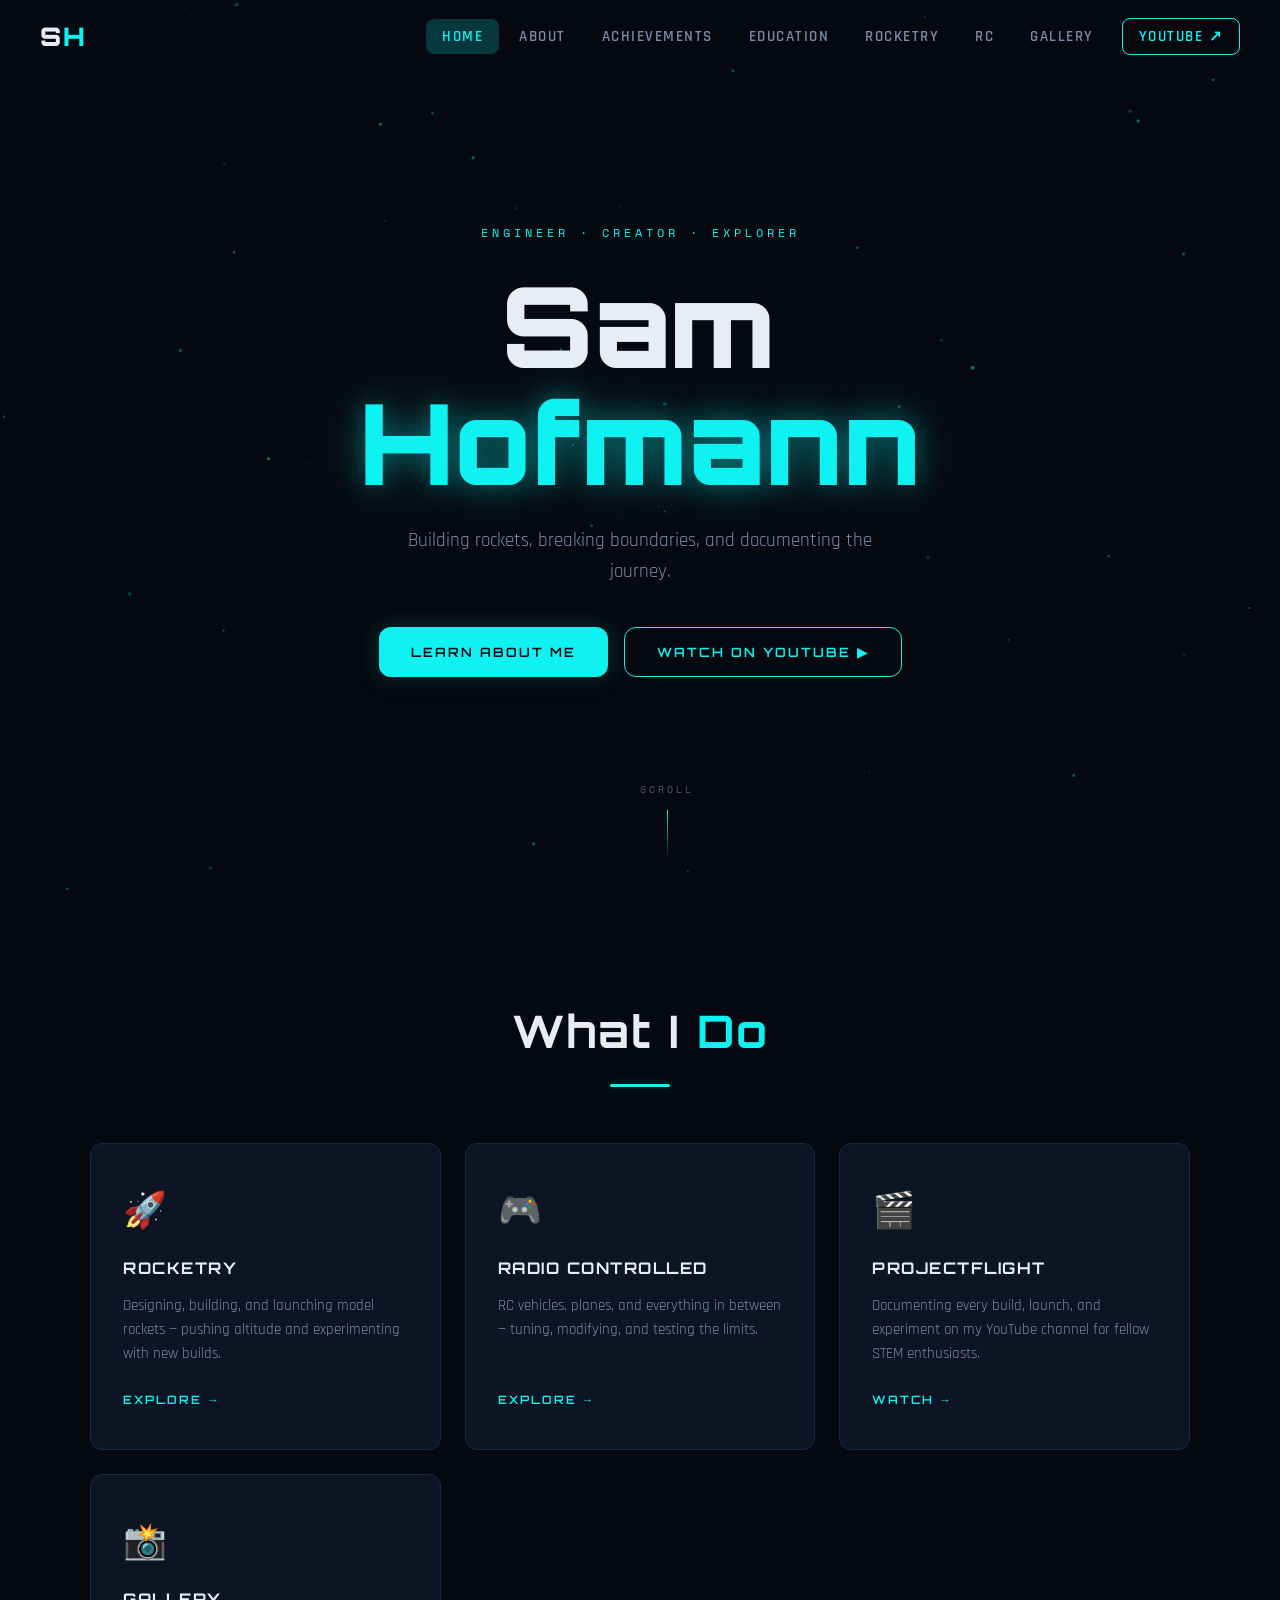
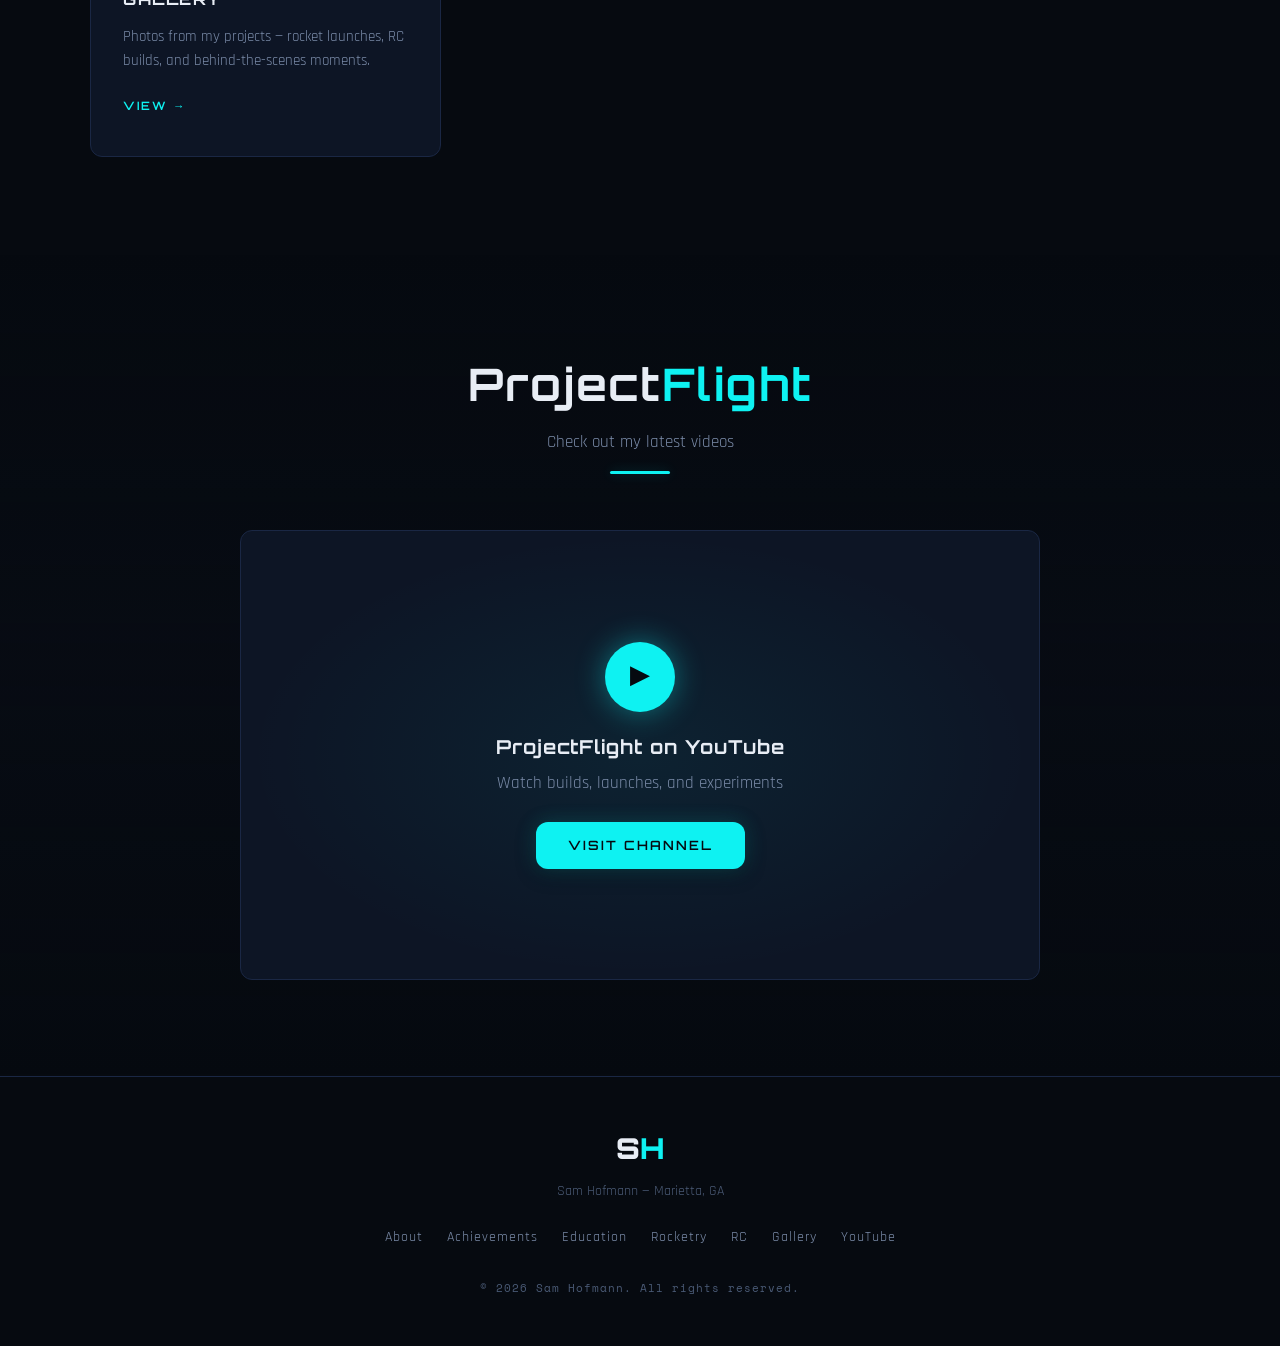
==== index.html @ 6f84d2ba "Add files via upload" ====
<!DOCTYPE html>
<html lang="en">
<head>
    <meta charset="UTF-8">
    <meta name="viewport" content="width=device-width, initial-scale=1.0">
    <title>Sam Hofmann — Engineer, Creator, Explorer</title>
    <link rel="preconnect" href="https://fonts.googleapis.com">
    <link href="https://fonts.googleapis.com/css2?family=Orbitron:wght@400;600;700;900&family=Rajdhani:wght@300;400;500;600;700&family=Space+Mono:wght@400;700&display=swap" rel="stylesheet">
    <link rel="stylesheet" href="style.css">
</head>
<body>
    <!-- Particle canvas background -->
    <canvas id="particles"></canvas>

    <!-- Navigation -->
    <nav id="navbar">
        <a href="index.html" class="nav-logo">S<span class="accent">H</span></a>
        <button class="hamburger" id="hamburger" aria-label="Toggle menu">
            <span></span><span></span><span></span>
        </button>
        <ul class="nav-links" id="navLinks">
            <li><a href="index.html" class="active">Home</a></li>
            <li><a href="about.html">About</a></li>
            <li><a href="achievements.html">Achievements</a></li>
            <li><a href="education.html">Education</a></li>
            <li><a href="rocketry.html">Rocketry</a></li>
            <li><a href="rc.html">RC</a></li>
            <li><a href="gallery.html">Gallery</a></li>
            <li><a href="https://www.youtube.com/@ProjectFlight-Official" target="_blank" class="nav-yt">YouTube ↗</a></li>
        </ul>
    </nav>

    <!-- Hero Section -->
    <section class="hero">
        <div class="hero-content">
            <div class="hero-eyebrow" data-anim="fade-up" data-delay="0">ENGINEER · CREATOR · EXPLORER</div>
            <h1 class="hero-title" data-anim="fade-up" data-delay="1">
                <span class="line">Sam</span>
                <span class="line accent-glow">Hofmann</span>
            </h1>
            <p class="hero-sub" data-anim="fade-up" data-delay="2">Building rockets, breaking boundaries, and documenting the journey.</p>
            <div class="hero-cta" data-anim="fade-up" data-delay="3">
                <a href="about.html" class="btn btn-primary">Learn About Me</a>
                <a href="https://www.youtube.com/@ProjectFlight-Official" target="_blank" class="btn btn-outline">Watch on YouTube ▶</a>
            </div>
        </div>
        <div class="hero-scroll-indicator" data-anim="fade-up" data-delay="4">
            <span>Scroll</span>
            <div class="scroll-line"></div>
        </div>
    </section>

    <!-- Quick Overview Cards -->
    <section class="overview" id="overview">
        <div class="section-header" data-anim="fade-up">
            <h2>What I <span class="accent">Do</span></h2>
            <div class="section-line"></div>
        </div>
        <div class="card-grid">
            <a href="rocketry.html" class="overview-card" data-anim="fade-up" data-delay="0">
                <div class="card-icon">🚀</div>
                <h3>Rocketry</h3>
                <p>Designing, building, and launching model rockets — pushing altitude and experimenting with new builds.</p>
                <span class="card-link">Explore →</span>
            </a>
            <a href="rc.html" class="overview-card" data-anim="fade-up" data-delay="1">
                <div class="card-icon">🎮</div>
                <h3>Radio Controlled</h3>
                <p>RC vehicles, planes, and everything in between — tuning, modifying, and testing the limits.</p>
                <span class="card-link">Explore →</span>
            </a>
            <a href="https://www.youtube.com/@ProjectFlight-Official" target="_blank" class="overview-card" data-anim="fade-up" data-delay="2">
                <div class="card-icon">🎬</div>
                <h3>ProjectFlight</h3>
                <p>Documenting every build, launch, and experiment on my YouTube channel for fellow STEM enthusiasts.</p>
                <span class="card-link">Watch →</span>
            </a>
            <a href="gallery.html" class="overview-card" data-anim="fade-up" data-delay="3">
                <div class="card-icon">📸</div>
                <h3>Gallery</h3>
                <p>Photos from my projects — rocket launches, RC builds, and behind-the-scenes moments.</p>
                <span class="card-link">View →</span>
            </a>
        </div>
    </section>

    <!-- YouTube Embed Section -->
    <section class="yt-section">
        <div class="section-header" data-anim="fade-up">
            <h2>Project<span class="accent">Flight</span></h2>
            <p class="section-sub">Check out my latest videos</p>
            <div class="section-line"></div>
        </div>
        <div class="yt-embed-wrapper" data-anim="fade-up" data-delay="1">
            <div class="yt-placeholder">
                <div class="yt-placeholder-content">
                    <div class="yt-icon">▶</div>
                    <h3>ProjectFlight on YouTube</h3>
                    <p>Watch builds, launches, and experiments</p>
                    <a href="https://www.youtube.com/@ProjectFlight-Official" target="_blank" class="btn btn-primary">Visit Channel</a>
                </div>
            </div>
        </div>
    </section>

    <!-- Footer -->
    <footer>
        <div class="footer-inner">
            <div class="footer-logo">S<span class="accent">H</span></div>
            <p class="footer-tagline">Sam Hofmann — Marietta, GA</p>
            <div class="footer-links">
                <a href="about.html">About</a>
                <a href="achievements.html">Achievements</a>
                <a href="education.html">Education</a>
                <a href="rocketry.html">Rocketry</a>
                <a href="rc.html">RC</a>
                <a href="gallery.html">Gallery</a>
                <a href="https://www.youtube.com/@ProjectFlight-Official" target="_blank">YouTube</a>
            </div>
            <p class="footer-copy">© 2026 Sam Hofmann. All rights reserved.</p>
        </div>
    </footer>

    <script src="main.js"></script>
</body>
</html>
---- style.css ----
/* ============================================
   SAM HOFMANN — PERSONAL PORTFOLIO
   Dark & Moody / Cyan Neon / Smooth Animations
   ============================================ */

:root {
    --bg-deep: #060a10;
    --bg-primary: #0a0f1a;
    --bg-card: #0d1525;
    --bg-card-hover: #111d33;
    --border: #1a2744;
    --border-glow: #0ef2f244;
    --text-primary: #e8edf5;
    --text-secondary: #7a8ba8;
    --text-muted: #4a5a75;
    --accent: #0ef2f2;
    --accent-dim: #0bbdbd;
    --accent-glow: #0ef2f233;
    --accent-glow-strong: #0ef2f266;
    --accent-secondary: #6366f1;
    --danger: #f04858;
    --font-display: 'Orbitron', sans-serif;
    --font-body: 'Rajdhani', sans-serif;
    --font-mono: 'Space Mono', monospace;
    --radius: 12px;
    --radius-sm: 8px;
    --transition: 0.35s cubic-bezier(0.25, 0.1, 0.25, 1);
    --transition-slow: 0.6s cubic-bezier(0.25, 0.1, 0.25, 1);
}

*, *::before, *::after { margin: 0; padding: 0; box-sizing: border-box; }

html { scroll-behavior: smooth; }

body {
    font-family: var(--font-body);
    background: var(--bg-deep);
    color: var(--text-primary);
    line-height: 1.6;
    overflow-x: hidden;
    font-size: 17px;
    font-weight: 400;
}

a { color: inherit; text-decoration: none; }

/* ---- Particle Background ---- */
#particles {
    position: fixed;
    top: 0; left: 0;
    width: 100%; height: 100%;
    z-index: 0;
    pointer-events: none;
}

/* ---- Navbar ---- */
#navbar {
    position: fixed; top: 0; left: 0; right: 0;
    display: flex; align-items: center; justify-content: space-between;
    padding: 1rem 2.5rem;
    z-index: 1000;
    background: transparent;
    transition: background var(--transition), box-shadow var(--transition);
}
#navbar.scrolled {
    background: #060a10dd;
    backdrop-filter: blur(16px);
    box-shadow: 0 1px 0 var(--border);
}
.nav-logo {
    font-family: var(--font-display);
    font-size: 1.6rem; font-weight: 900;
    letter-spacing: 2px;
}
.nav-links {
    list-style: none; display: flex; gap: 0.25rem; align-items: center;
}
.nav-links a {
    font-family: var(--font-body);
    font-size: 0.92rem; font-weight: 600;
    padding: 0.5rem 1rem;
    border-radius: var(--radius-sm);
    transition: color var(--transition), background var(--transition);
    color: var(--text-secondary);
    text-transform: uppercase;
    letter-spacing: 1.5px;
}
.nav-links a:hover, .nav-links a.active {
    color: var(--accent);
    background: var(--accent-glow);
}
.nav-yt {
    border: 1px solid var(--accent) !important;
    color: var(--accent) !important;
    margin-left: 0.5rem;
}
.nav-yt:hover {
    background: var(--accent) !important;
    color: var(--bg-deep) !important;
}

/* Hamburger */
.hamburger {
    display: none;
    flex-direction: column; gap: 5px;
    background: none; border: none; cursor: pointer;
    padding: 8px;
    z-index: 1001;
}
.hamburger span {
    width: 26px; height: 2px;
    background: var(--text-primary);
    transition: var(--transition);
    border-radius: 2px;
}
.hamburger.open span:nth-child(1) { transform: rotate(45deg) translate(5px, 5px); }
.hamburger.open span:nth-child(2) { opacity: 0; }
.hamburger.open span:nth-child(3) { transform: rotate(-45deg) translate(5px, -5px); }

/* ---- Shared ---- */
.accent { color: var(--accent); }
.accent-glow {
    color: var(--accent);
    text-shadow: 0 0 30px var(--accent-glow-strong), 0 0 60px var(--accent-glow);
}

.btn {
    display: inline-flex; align-items: center; gap: 0.5rem;
    font-family: var(--font-display);
    font-size: 0.8rem; font-weight: 600;
    letter-spacing: 2px; text-transform: uppercase;
    padding: 0.85rem 2rem;
    border-radius: var(--radius);
    transition: var(--transition);
    cursor: pointer; border: none;
}
.btn-primary {
    background: var(--accent);
    color: var(--bg-deep);
    box-shadow: 0 0 20px var(--accent-glow), 0 4px 20px #00000066;
}
.btn-primary:hover {
    box-shadow: 0 0 40px var(--accent-glow-strong), 0 4px 30px #00000088;
    transform: translateY(-2px);
}
.btn-outline {
    background: transparent;
    border: 1px solid var(--accent);
    color: var(--accent);
}
.btn-outline:hover {
    background: var(--accent-glow);
    transform: translateY(-2px);
}

.section-header {
    text-align: center; margin-bottom: 3.5rem;
}
.section-header h2 {
    font-family: var(--font-display);
    font-size: clamp(1.8rem, 4vw, 2.8rem);
    font-weight: 700; letter-spacing: 2px;
}
.section-sub {
    color: var(--text-secondary);
    font-size: 1.05rem;
    margin-top: 0.5rem;
}
.section-line {
    width: 60px; height: 3px;
    background: var(--accent);
    margin: 1rem auto 0;
    border-radius: 4px;
    box-shadow: 0 0 12px var(--accent-glow);
}

/* ---- Hero ---- */
.hero {
    position: relative;
    min-height: 100vh;
    display: flex; align-items: center; justify-content: center;
    text-align: center;
    padding: 2rem;
    z-index: 1;
}
.hero-content { max-width: 800px; }
.hero-eyebrow {
    font-family: var(--font-mono);
    font-size: 0.78rem;
    letter-spacing: 4px;
    color: var(--accent);
    margin-bottom: 1.5rem;
}
.hero-title {
    font-family: var(--font-display);
    font-weight: 900;
    line-height: 1.05;
    margin-bottom: 1.5rem;
}
.hero-title .line {
    display: block;
    font-size: clamp(3rem, 10vw, 7rem);
}
.hero-sub {
    font-size: 1.2rem;
    color: var(--text-secondary);
    max-width: 500px;
    margin: 0 auto 2.5rem;
    font-weight: 400;
}
.hero-cta { display: flex; gap: 1rem; justify-content: center; flex-wrap: wrap; }

.hero-scroll-indicator {
    position: absolute; bottom: 2.5rem; left: 50%;
    transform: translateX(-50%);
    display: flex; flex-direction: column; align-items: center; gap: 0.75rem;
}
.hero-scroll-indicator span {
    font-family: var(--font-mono);
    font-size: 0.65rem; letter-spacing: 3px;
    color: var(--text-muted); text-transform: uppercase;
}
.scroll-line {
    width: 1px; height: 50px;
    background: linear-gradient(to bottom, var(--accent), transparent);
    animation: scrollPulse 2s ease-in-out infinite;
}
@keyframes scrollPulse {
    0%, 100% { opacity: 1; transform: scaleY(1); }
    50% { opacity: 0.4; transform: scaleY(0.6); }
}

/* ---- Overview Cards ---- */
.overview {
    position: relative; z-index: 1;
    padding: 6rem 2.5rem;
}
.card-grid {
    display: grid;
    grid-template-columns: repeat(auto-fit, minmax(260px, 1fr));
    gap: 1.5rem;
    max-width: 1100px;
    margin: 0 auto;
}
.overview-card {
    background: var(--bg-card);
    border: 1px solid var(--border);
    border-radius: var(--radius);
    padding: 2.5rem 2rem;
    transition: var(--transition);
    display: flex; flex-direction: column;
    position: relative;
    overflow: hidden;
}
.overview-card::before {
    content: '';
    position: absolute; top: 0; left: 0; right: 0;
    height: 2px;
    background: linear-gradient(90deg, transparent, var(--accent), transparent);
    opacity: 0;
    transition: opacity var(--transition);
}
.overview-card:hover {
    background: var(--bg-card-hover);
    border-color: var(--border-glow);
    transform: translateY(-6px);
    box-shadow: 0 12px 40px #00000055, 0 0 30px var(--accent-glow);
}
.overview-card:hover::before { opacity: 1; }
.card-icon { font-size: 2.2rem; margin-bottom: 1rem; }
.overview-card h3 {
    font-family: var(--font-display);
    font-size: 1rem; font-weight: 700;
    letter-spacing: 1.5px; text-transform: uppercase;
    margin-bottom: 0.75rem;
}
.overview-card p {
    color: var(--text-secondary);
    font-size: 0.95rem;
    flex: 1;
    margin-bottom: 1.5rem;
}
.card-link {
    font-family: var(--font-display);
    font-size: 0.72rem; font-weight: 600;
    letter-spacing: 2px; text-transform: uppercase;
    color: var(--accent);
}

/* ---- YouTube Section ---- */
.yt-section {
    position: relative; z-index: 1;
    padding: 6rem 2.5rem;
    background: linear-gradient(180deg, transparent, #0a0f1a55, transparent);
}
.yt-embed-wrapper { max-width: 800px; margin: 0 auto; }
.yt-placeholder {
    aspect-ratio: 16/9;
    background: var(--bg-card);
    border: 1px solid var(--border);
    border-radius: var(--radius);
    display: flex; align-items: center; justify-content: center;
    overflow: hidden;
    position: relative;
}
.yt-placeholder::before {
    content: '';
    position: absolute; inset: 0;
    background: radial-gradient(ellipse at center, var(--accent-glow) 0%, transparent 70%);
    opacity: 0.3;
}
.yt-placeholder-content {
    position: relative; text-align: center; z-index: 1;
}
.yt-icon {
    width: 70px; height: 70px;
    border-radius: 50%;
    background: var(--accent);
    color: var(--bg-deep);
    display: inline-flex; align-items: center; justify-content: center;
    font-size: 1.6rem;
    margin-bottom: 1.25rem;
    box-shadow: 0 0 30px var(--accent-glow-strong);
}
.yt-placeholder-content h3 {
    font-family: var(--font-display);
    font-size: 1.2rem; font-weight: 700;
    letter-spacing: 1px;
    margin-bottom: 0.5rem;
}
.yt-placeholder-content p {
    color: var(--text-secondary);
    margin-bottom: 1.5rem;
}

/* ---- Page Header (inner pages) ---- */
.page-header {
    position: relative; z-index: 1;
    padding: 10rem 2.5rem 4rem;
    text-align: center;
}
.page-header h1 {
    font-family: var(--font-display);
    font-size: clamp(2rem, 5vw, 3.5rem);
    font-weight: 900; letter-spacing: 3px;
}
.page-header .page-sub {
    color: var(--text-secondary);
    font-size: 1.1rem;
    margin-top: 0.75rem;
    max-width: 600px; margin-left: auto; margin-right: auto;
}

/* ---- Content Sections ---- */
.content-section {
    position: relative; z-index: 1;
    padding: 3rem 2.5rem 6rem;
    max-width: 900px;
    margin: 0 auto;
}
.content-section p {
    color: var(--text-secondary);
    font-size: 1.05rem;
    line-height: 1.8;
    margin-bottom: 1.5rem;
}
.content-section strong { color: var(--text-primary); font-weight: 600; }
.content-section h3 {
    font-family: var(--font-display);
    font-size: 1.15rem;
    font-weight: 700;
    letter-spacing: 1.5px;
    text-transform: uppercase;
    color: var(--accent);
    margin: 3rem 0 1rem;
}

/* ---- Timeline ---- */
.timeline {
    position: relative;
    padding-left: 2.5rem;
    margin-top: 2rem;
}
.timeline::before {
    content: '';
    position: absolute; left: 0; top: 0; bottom: 0;
    width: 2px;
    background: linear-gradient(to bottom, var(--accent), var(--border), transparent);
}
.timeline-item {
    position: relative;
    padding-bottom: 2.5rem;
}
.timeline-item::before {
    content: '';
    position: absolute;
    left: -2.5rem; top: 0.35rem;
    width: 12px; height: 12px;
    border-radius: 50%;
    background: var(--accent);
    box-shadow: 0 0 12px var(--accent-glow);
    border: 2px solid var(--bg-deep);
}
.timeline-item h4 {
    font-family: var(--font-display);
    font-size: 0.85rem; font-weight: 700;
    letter-spacing: 1.5px;
    margin-bottom: 0.25rem;
}
.timeline-date {
    font-family: var(--font-mono);
    font-size: 0.72rem;
    color: var(--accent-dim);
    letter-spacing: 1px;
    margin-bottom: 0.5rem;
}
.timeline-item p {
    color: var(--text-secondary);
    font-size: 0.95rem;
}

/* ---- Skills / Tags ---- */
.skill-tags {
    display: flex; flex-wrap: wrap; gap: 0.6rem;
    margin-top: 1.5rem;
}
.skill-tag {
    font-family: var(--font-mono);
    font-size: 0.72rem;
    letter-spacing: 1px;
    padding: 0.4rem 1rem;
    border: 1px solid var(--border);
    border-radius: 100px;
    color: var(--text-secondary);
    transition: var(--transition);
}
.skill-tag:hover {
    border-color: var(--accent);
    color: var(--accent);
    background: var(--accent-glow);
}

/* ---- Photo Gallery ---- */
.gallery-grid {
    display: grid;
    grid-template-columns: repeat(auto-fill, minmax(280px, 1fr));
    gap: 1rem;
    max-width: 1200px;
    margin: 0 auto;
    padding: 0 2.5rem 6rem;
    position: relative; z-index: 1;
}
.gallery-item {
    aspect-ratio: 4/3;
    background: var(--bg-card);
    border: 1px solid var(--border);
    border-radius: var(--radius);
    overflow: hidden;
    display: flex; align-items: center; justify-content: center;
    color: var(--text-muted);
    font-family: var(--font-mono);
    font-size: 0.75rem;
    letter-spacing: 1px;
    transition: var(--transition);
    position: relative;
    cursor: pointer;
}
.gallery-item:hover {
    border-color: var(--border-glow);
    transform: scale(1.02);
    box-shadow: 0 8px 30px #00000044, 0 0 20px var(--accent-glow);
}
.gallery-item img {
    width: 100%; height: 100%;
    object-fit: cover;
}
.gallery-placeholder {
    display: flex; flex-direction: column;
    align-items: center; gap: 0.5rem;
    padding: 1rem;
    text-align: center;
}
.gallery-placeholder-icon { font-size: 1.8rem; opacity: 0.5; }

/* ---- Hobby Detail Card ---- */
.hobby-detail {
    background: var(--bg-card);
    border: 1px solid var(--border);
    border-radius: var(--radius);
    padding: 2.5rem;
    margin-bottom: 2rem;
    transition: var(--transition);
}
.hobby-detail:hover {
    border-color: var(--border-glow);
    box-shadow: 0 0 20px var(--accent-glow);
}
.hobby-detail h3 {
    margin-top: 0;
}

/* ---- Stat Bar ---- */
.stat-row {
    display: grid;
    grid-template-columns: repeat(auto-fit, minmax(180px, 1fr));
    gap: 1rem;
    margin: 2rem 0;
}
.stat-card {
    background: var(--bg-card);
    border: 1px solid var(--border);
    border-radius: var(--radius);
    padding: 1.5rem;
    text-align: center;
}
.stat-value {
    font-family: var(--font-display);
    font-size: 2rem; font-weight: 900;
    color: var(--accent);
    text-shadow: 0 0 20px var(--accent-glow);
}
.stat-label {
    font-family: var(--font-mono);
    font-size: 0.68rem;
    letter-spacing: 2px;
    color: var(--text-muted);
    margin-top: 0.25rem;
    text-transform: uppercase;
}

/* ---- Footer ---- */
footer {
    position: relative; z-index: 1;
    border-top: 1px solid var(--border);
    padding: 3rem 2.5rem;
    text-align: center;
}
.footer-logo {
    font-family: var(--font-display);
    font-size: 1.8rem; font-weight: 900;
    margin-bottom: 0.5rem;
}
.footer-tagline {
    color: var(--text-muted);
    font-size: 0.9rem;
    margin-bottom: 1.5rem;
}
.footer-links {
    display: flex; flex-wrap: wrap; gap: 1.5rem;
    justify-content: center; margin-bottom: 2rem;
}
.footer-links a {
    font-size: 0.85rem;
    color: var(--text-secondary);
    transition: color var(--transition);
    letter-spacing: 1px;
}
.footer-links a:hover { color: var(--accent); }
.footer-copy {
    font-family: var(--font-mono);
    font-size: 0.68rem;
    color: var(--text-muted);
    letter-spacing: 1px;
}

/* ---- Animations ---- */
[data-anim] {
    opacity: 0;
    transform: translateY(30px);
}
[data-anim].visible {
    animation: fadeUp 0.7s ease forwards;
}
[data-anim][data-delay="1"].visible { animation-delay: 0.15s; }
[data-anim][data-delay="2"].visible { animation-delay: 0.3s; }
[data-anim][data-delay="3"].visible { animation-delay: 0.45s; }
[data-anim][data-delay="4"].visible { animation-delay: 0.6s; }

@keyframes fadeUp {
    to { opacity: 1; transform: translateY(0); }
}

/* ---- Responsive ---- */
@media (max-width: 768px) {
    #navbar { padding: 1rem 1.5rem; }
    .hamburger { display: flex; }
    .nav-links {
        position: fixed;
        top: 0; right: -100%;
        width: 280px; height: 100vh;
        background: var(--bg-primary);
        flex-direction: column;
        padding: 5rem 2rem 2rem;
        gap: 0.25rem;
        border-left: 1px solid var(--border);
        transition: right var(--transition-slow);
    }
    .nav-links.open { right: 0; }
    .nav-links a { padding: 0.75rem 1rem; width: 100%; }
    .hero-title .line { font-size: clamp(2.5rem, 12vw, 4rem); }
    .overview { padding: 4rem 1.5rem; }
    .card-grid { grid-template-columns: 1fr; }
    .content-section { padding: 2rem 1.5rem 4rem; }
    .gallery-grid { grid-template-columns: repeat(auto-fill, minmax(200px, 1fr)); padding: 0 1.5rem 4rem; }
    .page-header { padding: 8rem 1.5rem 3rem; }
    .stat-row { grid-template-columns: 1fr 1fr; }
}

/* ---- Edit Mode Notice ---- */
.edit-notice {
    position: relative; z-index: 1;
    max-width: 900px;
    margin: 0 auto;
    padding: 0 2.5rem;
}
.edit-notice-box {
    background: var(--bg-card);
    border: 1px dashed var(--accent-dim);
    border-radius: var(--radius);
    padding: 1.5rem 2rem;
    margin-bottom: 2rem;
    display: flex;
    align-items: flex-start;
    gap: 1rem;
}
.edit-notice-box .icon { font-size: 1.4rem; flex-shrink: 0; margin-top: 2px; }
.edit-notice-box p {
    color: var(--text-secondary);
    font-size: 0.9rem;
    margin: 0;
}
.edit-notice-box code {
    background: #1a2744;
    padding: 0.15rem 0.4rem;
    border-radius: 4px;
    font-family: var(--font-mono);
    font-size: 0.8rem;
    color: var(--accent);
}
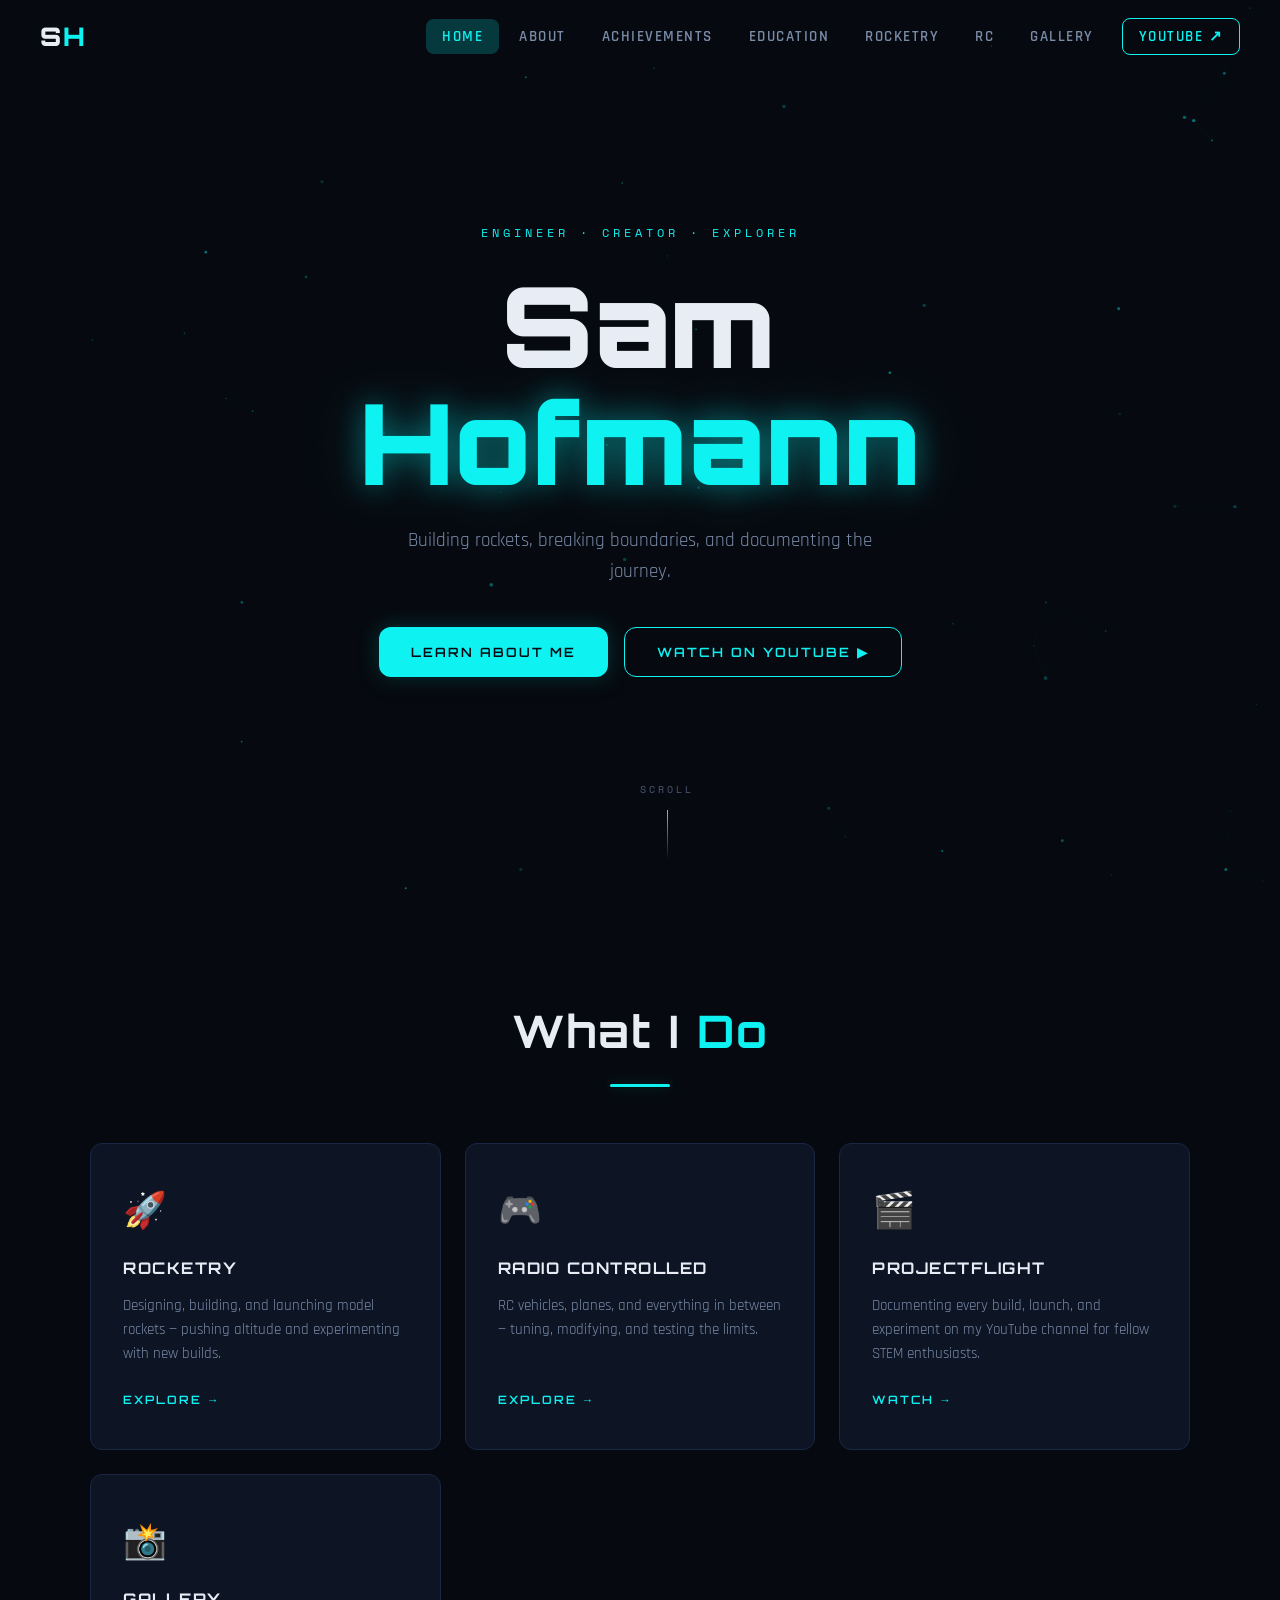
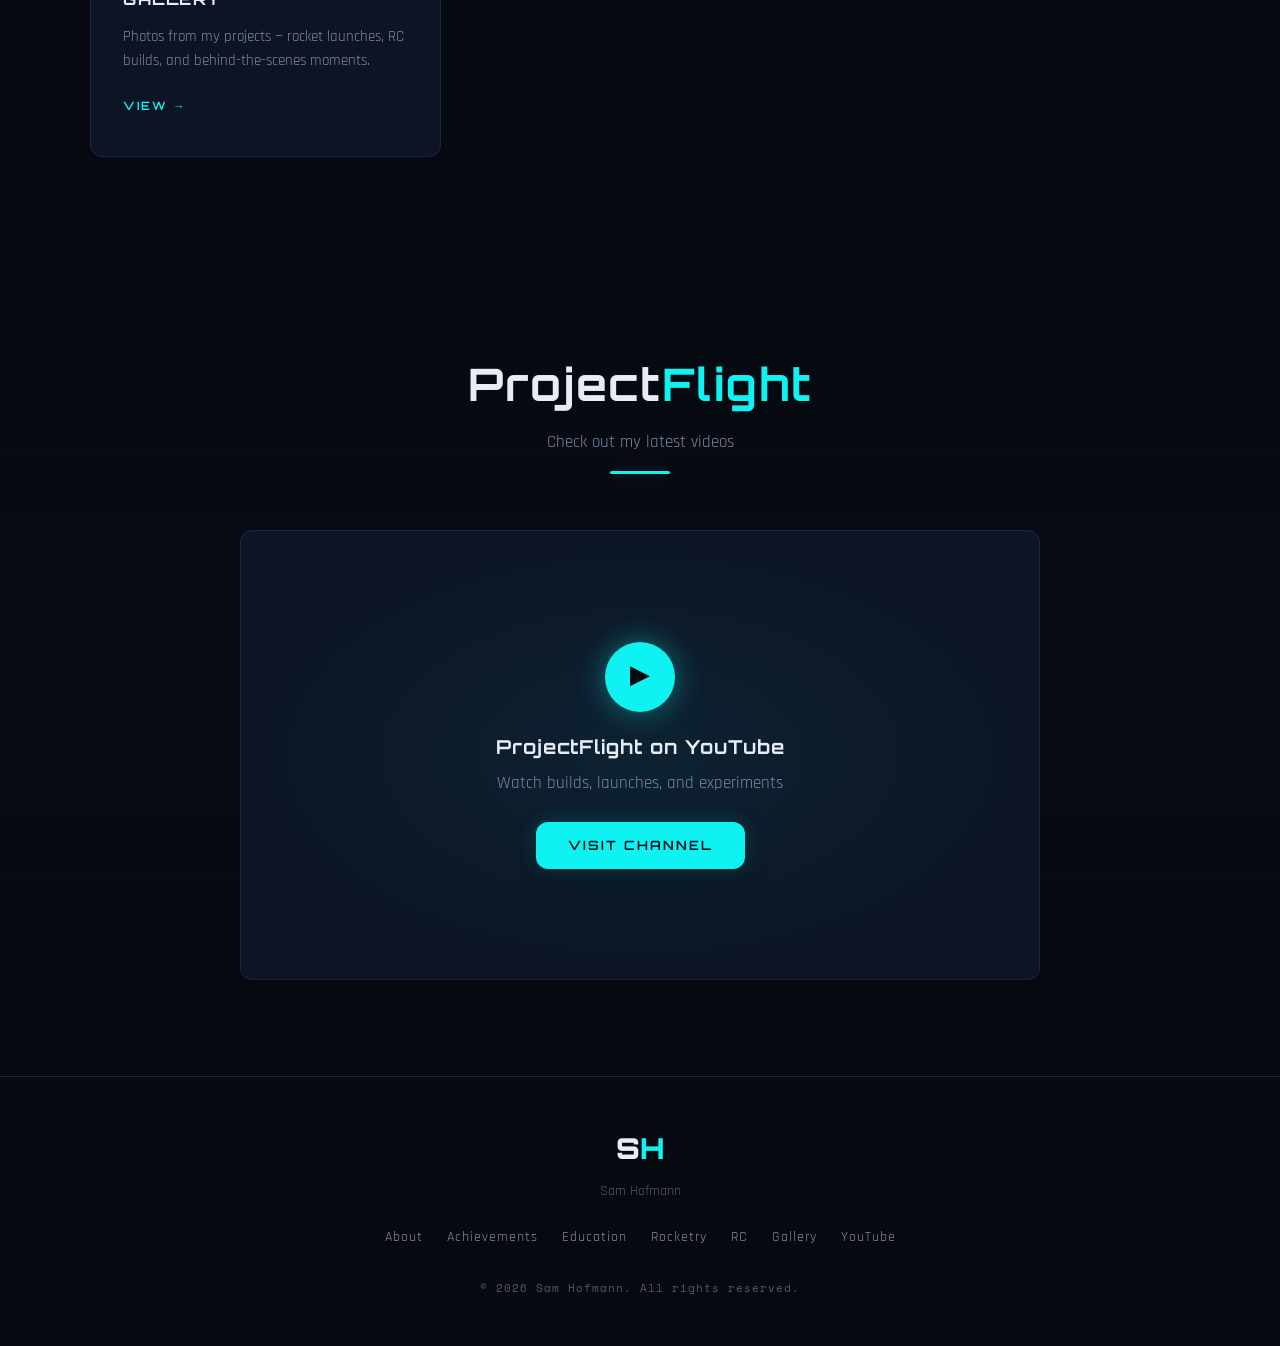
==== commit 90972207: "Update index.html" ====
--- a/index.html
+++ b/index.html
@@ -107,7 +107,7 @@
     <footer>
         <div class="footer-inner">
             <div class="footer-logo">S<span class="accent">H</span></div>
-            <p class="footer-tagline">Sam Hofmann — Marietta, GA</p>
+            <p class="footer-tagline">Sam Hofmann</p>
             <div class="footer-links">
                 <a href="about.html">About</a>
                 <a href="achievements.html">Achievements</a>
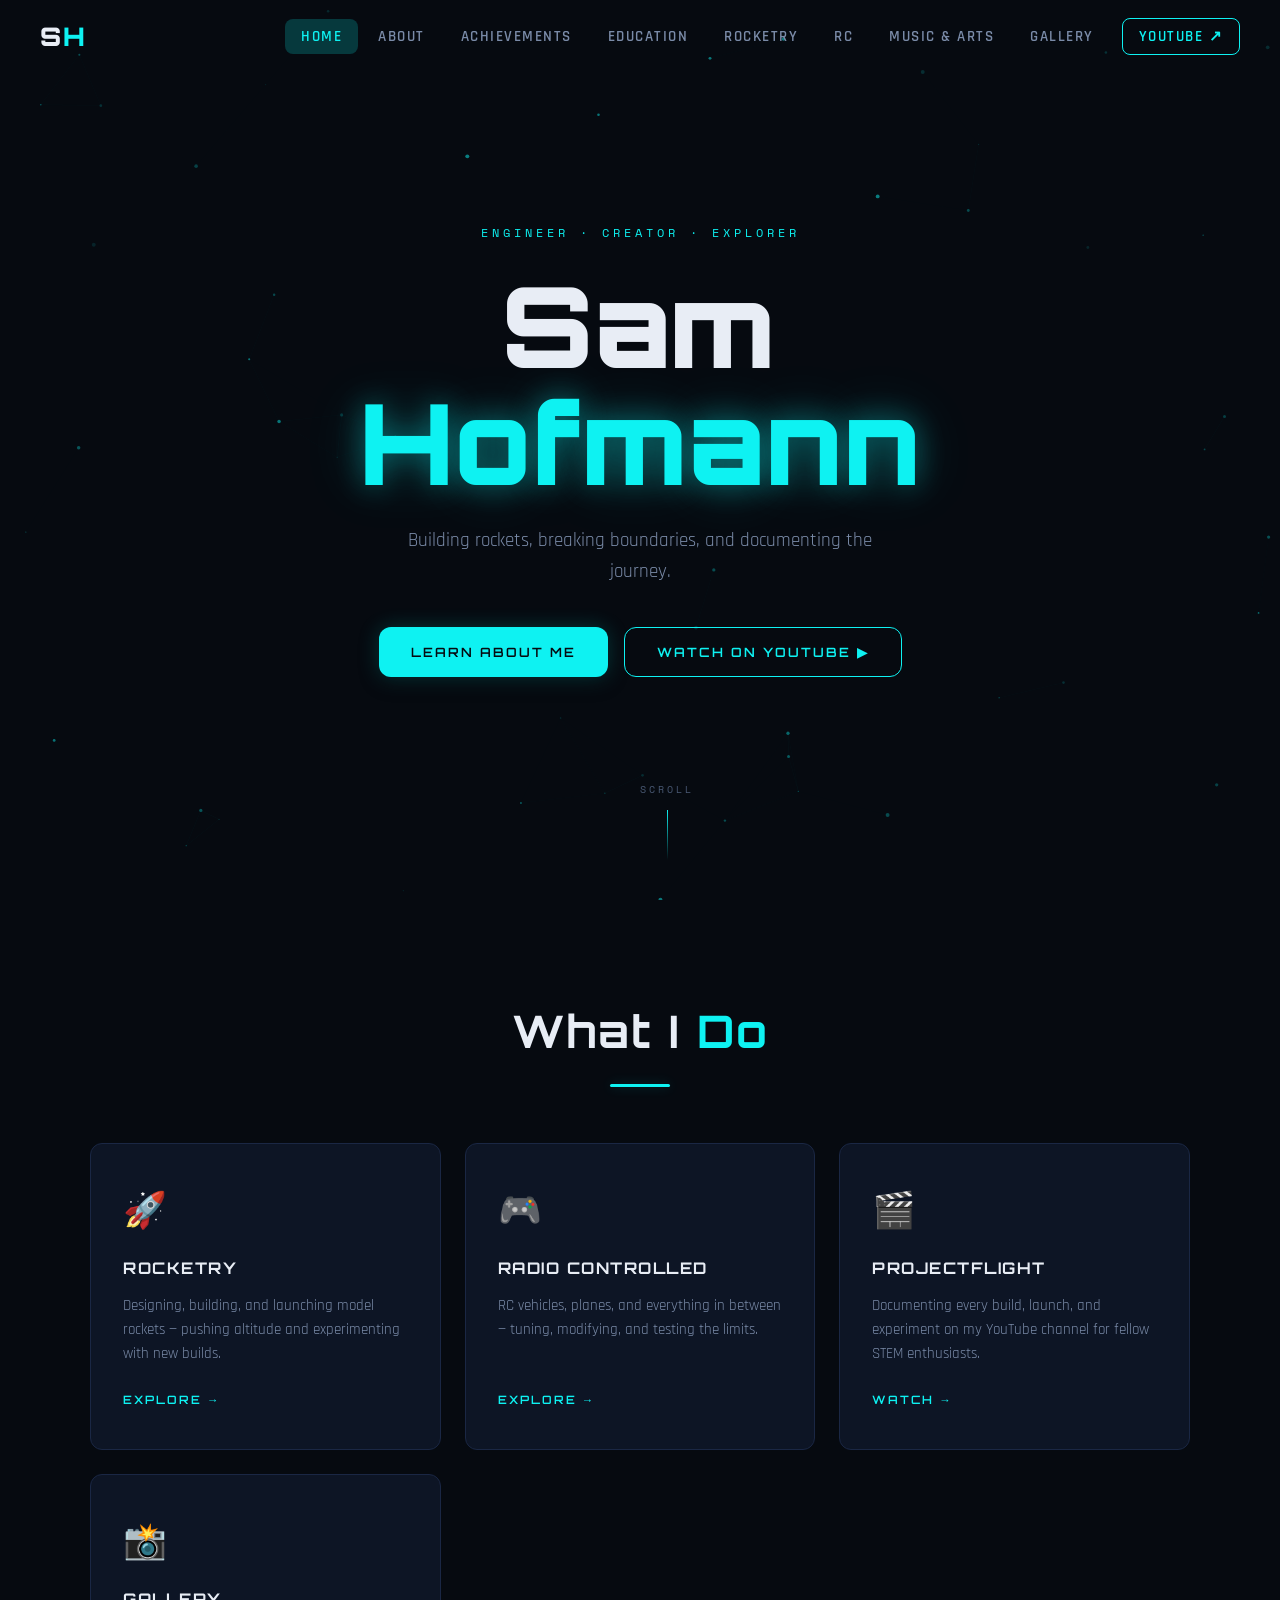
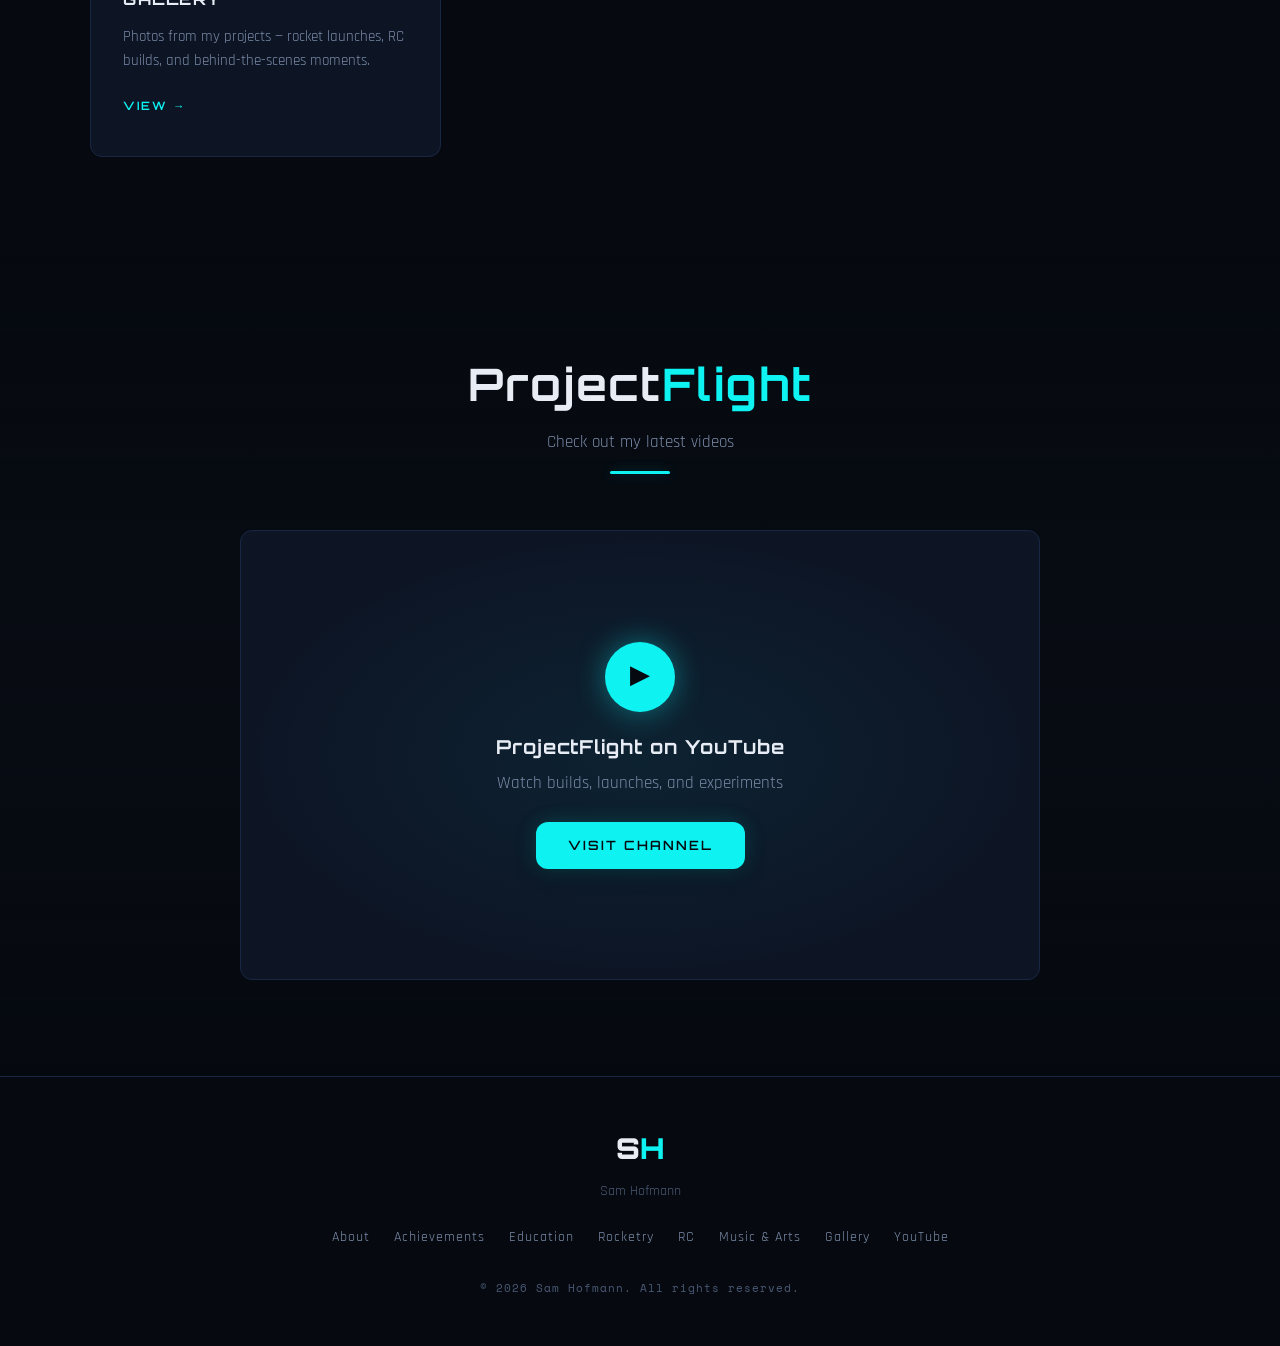
==== commit 57c11a5d: "Update index.html" ====
--- a/index.html
+++ b/index.html
@@ -25,6 +25,7 @@
             <li><a href="education.html">Education</a></li>
             <li><a href="rocketry.html">Rocketry</a></li>
             <li><a href="rc.html">RC</a></li>
+            <li><a href="music.html">Music & Arts</a></li>
             <li><a href="gallery.html">Gallery</a></li>
             <li><a href="https://www.youtube.com/@ProjectFlight-Official" target="_blank" class="nav-yt">YouTube ↗</a></li>
         </ul>
@@ -114,6 +115,7 @@
                 <a href="education.html">Education</a>
                 <a href="rocketry.html">Rocketry</a>
                 <a href="rc.html">RC</a>
+                <a href="music.html">Music & Arts</a>
                 <a href="gallery.html">Gallery</a>
                 <a href="https://www.youtube.com/@ProjectFlight-Official" target="_blank">YouTube</a>
             </div>
--- a/style.css
+++ b/style.css
@@ -637,3 +637,22 @@
     font-size: 0.8rem;
     color: var(--accent);
 }
+/* ---- Music Page: Spotify Grid ---- */
+.spotify-grid {
+    display: flex;
+    flex-direction: column;
+    gap: 1rem;
+    margin: 1.5rem 0 2.5rem;
+}
+.spotify-embed {
+    border-radius: 12px;
+    overflow: hidden;
+    border: 1px solid var(--border);
+}
+
+/* ---- Music Page: Media Grid ---- */
+.media-grid {
+    display: grid;
+    grid-template-columns: repeat(auto-fill, minmax(250px, 1fr));
+    gap: 1rem;
+}
